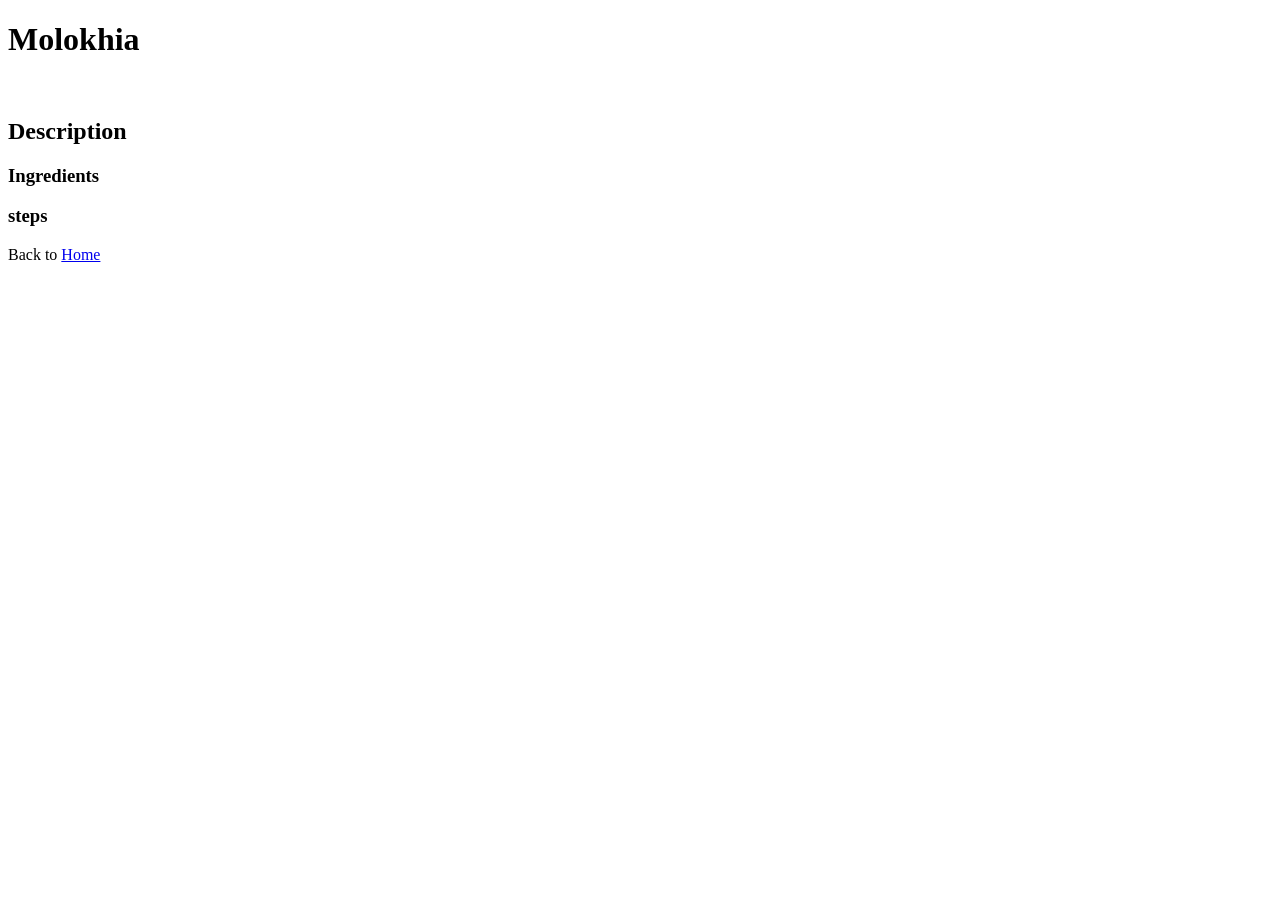
==== recipes/molokhia.html @ 6e89dafd "Create molokhia.html and boilerplate" ====
<!DOCTYPE html>
<html lang="en">
<head>
    <meta charset="UTF-8">
    <meta name="viewport" content="width=device-width, initial-scale=1.0">
    <title>Molokhia</title>
</head>
<body>
    <!-- Recipe title -->
    <h1>Molokhia</h1>

    <!-- Image -->
    <img src="" alt="">

    <!-- Description -->
    <h2>Description</h2>
    <p></p>

    <!-- Ingredients -->
    <h3>Ingredients</h3>
    <ul>
        
    </ul>

    <!-- Steps -->
    <h3>steps</h3>
    <ol>
        
    </ol>

    <!-- Home link -->
    <p>Back to <a href="../index.html">Home</a></p>    
</body>
</html>
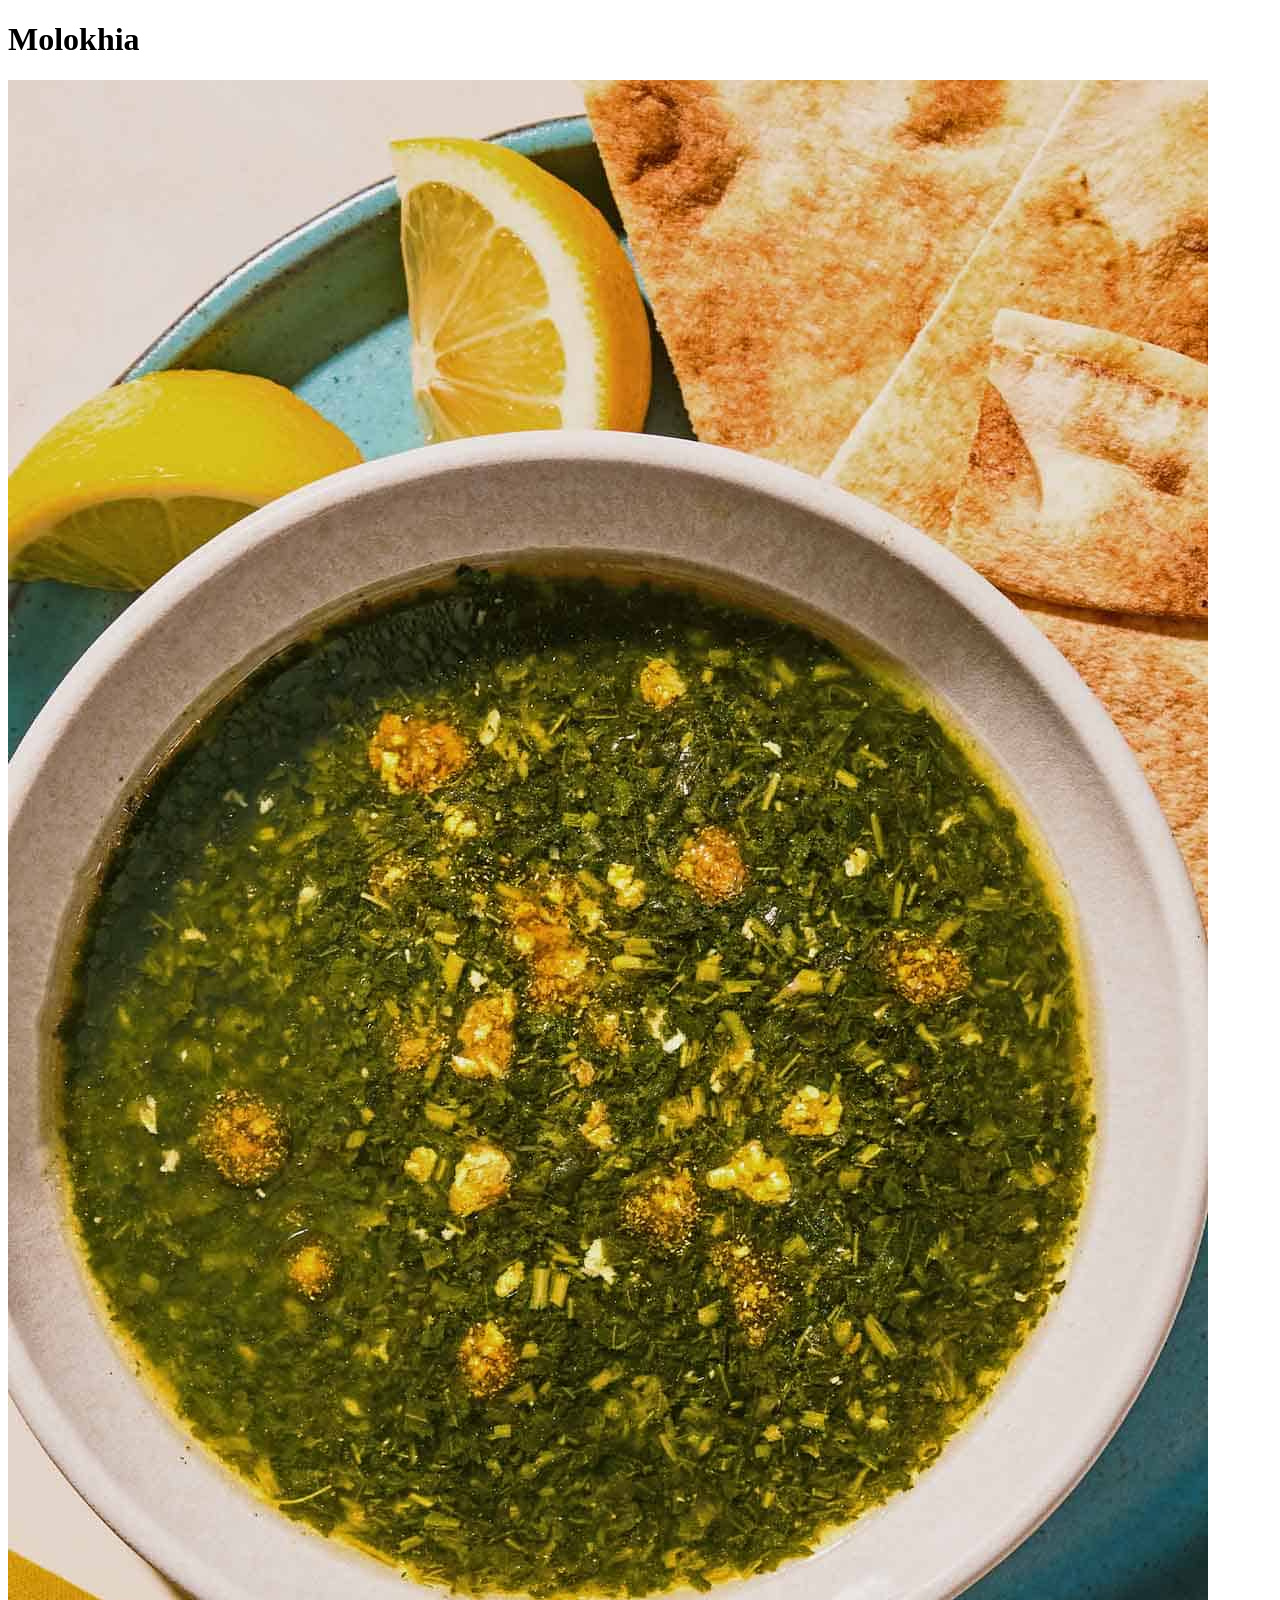
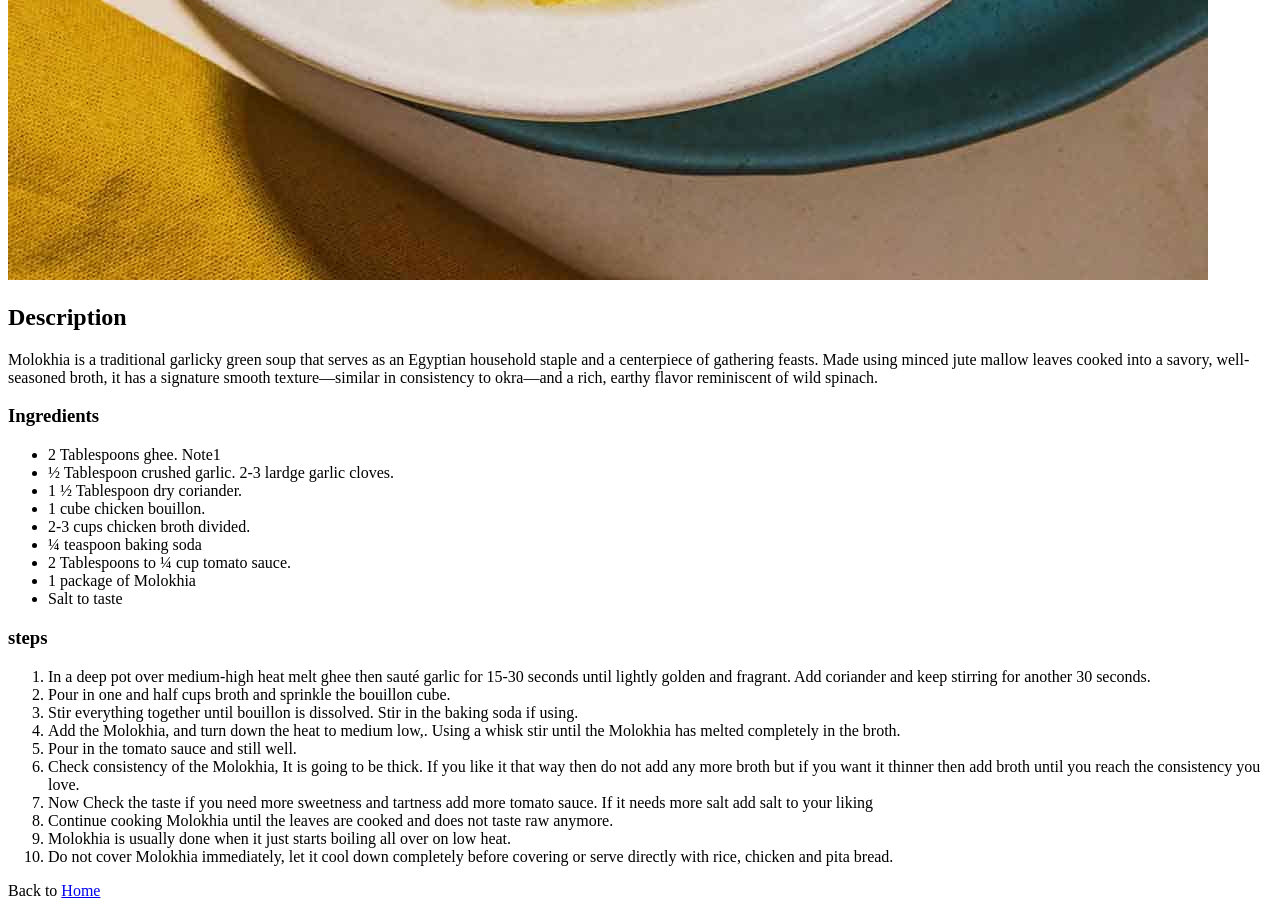
==== commit 38f8691d: "Add molokhia.html content" ====
--- a/recipes/molokhia.html
+++ b/recipes/molokhia.html
@@ -10,22 +10,45 @@
     <h1>Molokhia</h1>
 
     <!-- Image -->
-    <img src="" alt="">
+    <img src="../images/molokhia.png" alt="bowl filled with molokhia with fried garlic covering it">
 
     <!-- Description -->
     <h2>Description</h2>
-    <p></p>
+    <p>
+        Molokhia is a traditional garlicky green soup that serves as an Egyptian household staple and a centerpiece of gathering feasts. 
+        Made using minced jute mallow leaves cooked into a savory, 
+        well-seasoned broth, it has a signature smooth texture—similar in consistency to okra—and a rich, 
+        earthy flavor reminiscent of wild spinach.
+    </p>
 
     <!-- Ingredients -->
     <h3>Ingredients</h3>
+    
     <ul>
-        
+        <li>2 Tablespoons ghee. Note1</li>
+        <li>&frac12; Tablespoon crushed garlic. 2-3 lardge garlic cloves.</li>
+        <li>1 &frac12; Tablespoon dry coriander.</li>
+        <li>1 cube chicken bouillon.</li>
+        <li>2-3 cups chicken broth divided.</li>
+        <li>¼ teaspoon baking soda</li>
+        <li>2 Tablespoons to ¼ cup tomato sauce.</li>
+        <li>1 package of Molokhia</li>
+        <li>Salt to taste</li>
     </ul>
 
     <!-- Steps -->
     <h3>steps</h3>
     <ol>
-        
+        <li>In a deep pot over medium-high heat melt ghee then sauté garlic for 15-30 seconds until lightly golden and fragrant. Add coriander and keep stirring for another 30 seconds.</li>
+        <li>Pour in one and half cups broth and sprinkle the bouillon cube.</li>
+        <li>Stir everything together until bouillon is dissolved. Stir in the baking soda if using.</li>
+        <li>Add the Molokhia, and turn down the heat to medium low,. Using a whisk stir until the Molokhia has melted completely in the broth.</li>
+        <li>Pour in the tomato sauce and still well.</li>
+        <li>Check consistency of the Molokhia, It is going to be thick. If you like it that way then do not add any more broth but if you want it thinner then add broth until you reach the consistency you love.</li>
+        <li>Now Check the taste if you need more sweetness and tartness add more tomato sauce. If it needs more salt add salt to your liking</li>
+        <li>Continue cooking Molokhia until the leaves are cooked and does not taste raw anymore.</li>
+        <li>Molokhia is usually done when it just starts boiling all over on low heat.</li>
+        <li>Do not cover Molokhia immediately, let it cool down completely before covering or serve directly with rice, chicken and pita bread.</li>
     </ol>
 
     <!-- Home link -->
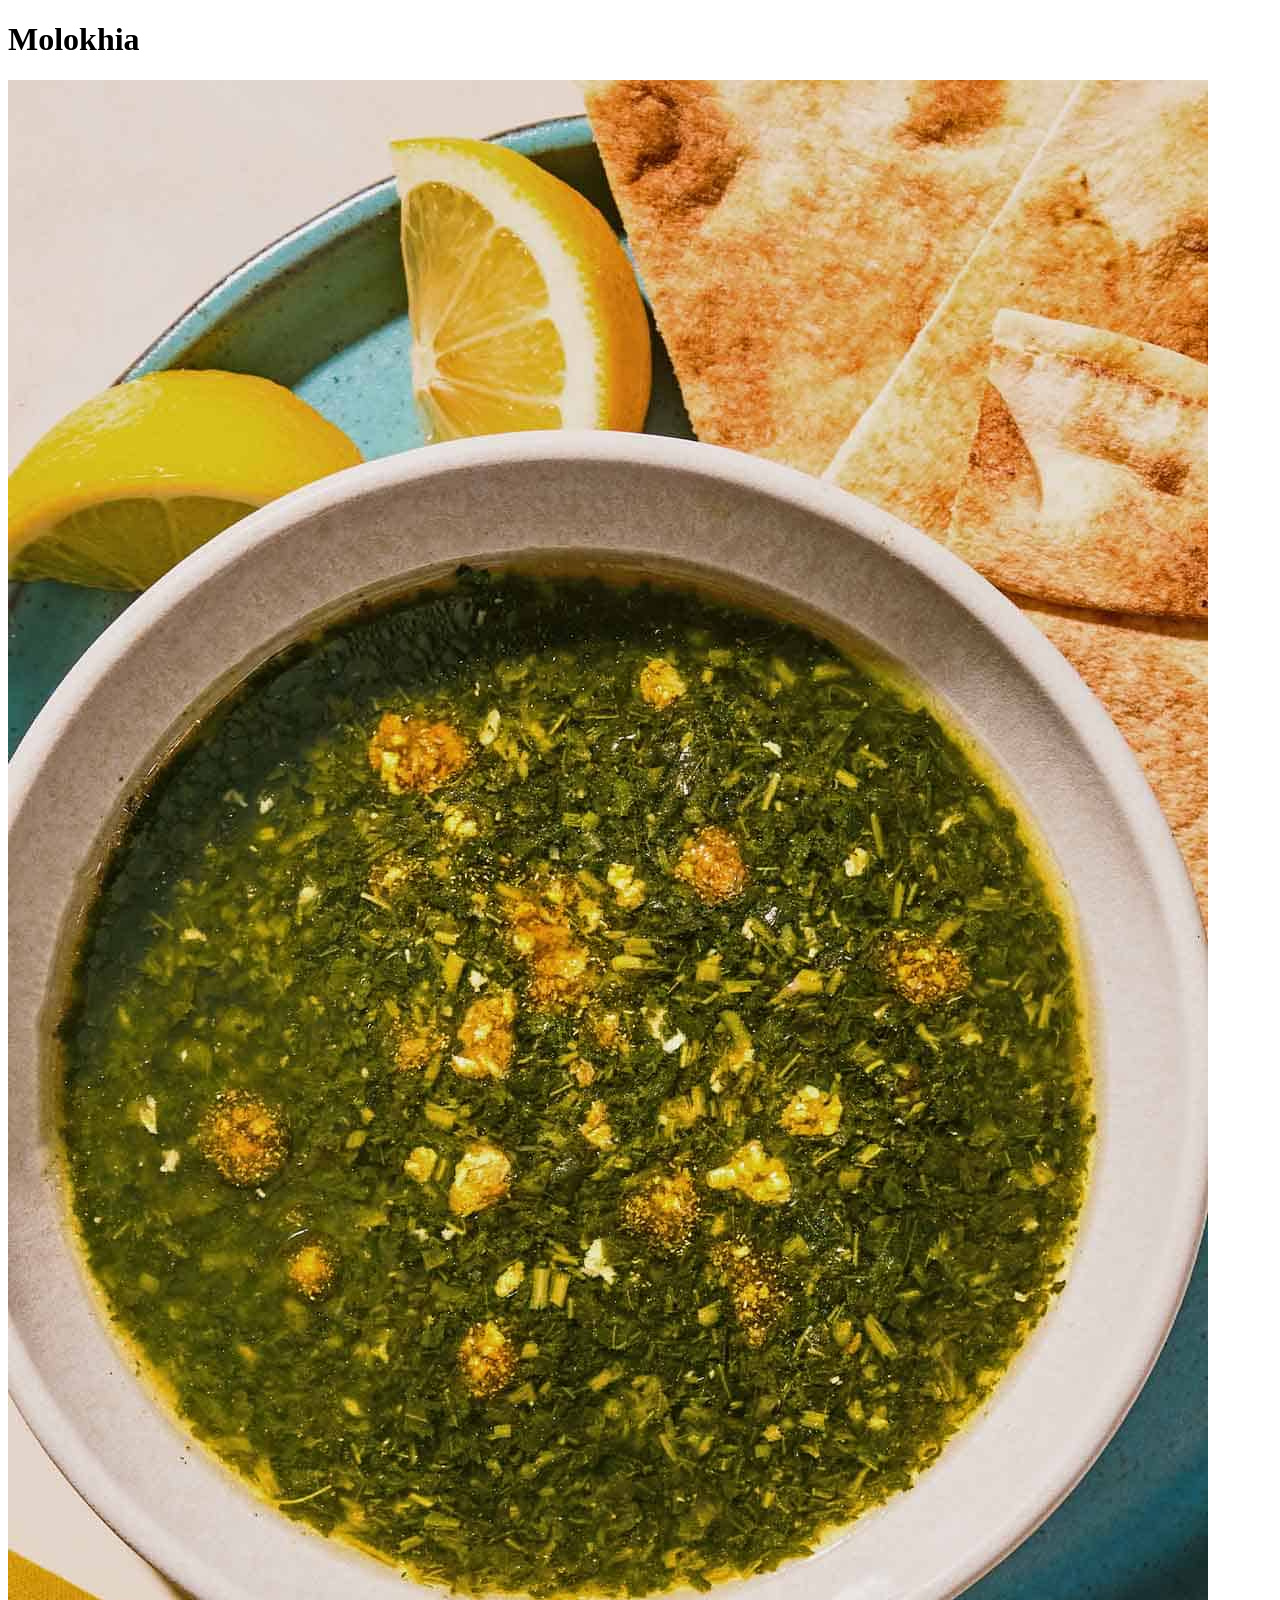
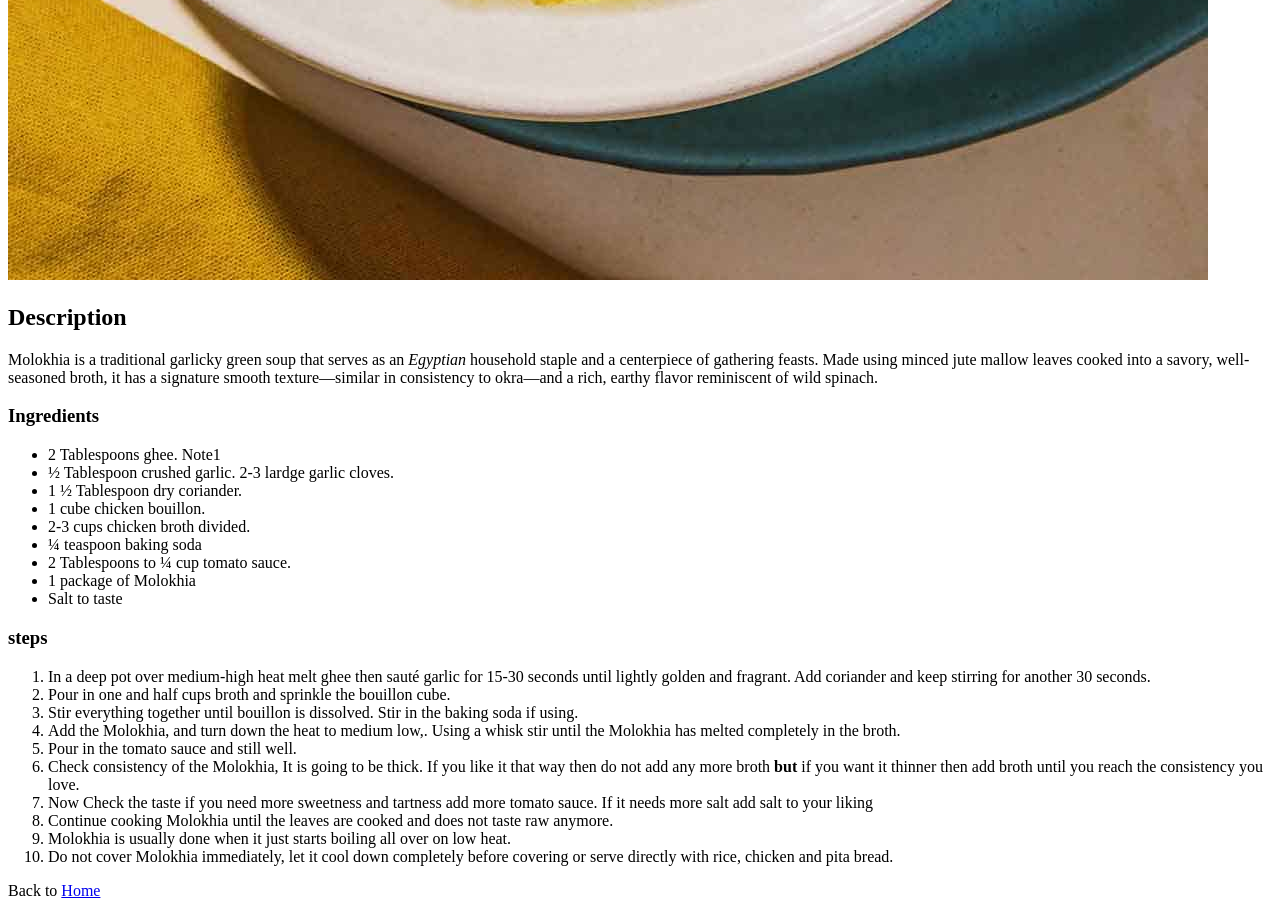
==== commit 36c0d974: "Add em and strong elements to orange-cake and molokhia" ====
--- a/recipes/molokhia.html
+++ b/recipes/molokhia.html
@@ -15,7 +15,7 @@
     <!-- Description -->
     <h2>Description</h2>
     <p>
-        Molokhia is a traditional garlicky green soup that serves as an Egyptian household staple and a centerpiece of gathering feasts. 
+        Molokhia is a traditional garlicky green soup that serves as an <em>Egyptian</em> household staple and a centerpiece of gathering feasts. 
         Made using minced jute mallow leaves cooked into a savory, 
         well-seasoned broth, it has a signature smooth texture—similar in consistency to okra—and a rich, 
         earthy flavor reminiscent of wild spinach.
@@ -30,8 +30,8 @@
         <li>1 &frac12; Tablespoon dry coriander.</li>
         <li>1 cube chicken bouillon.</li>
         <li>2-3 cups chicken broth divided.</li>
-        <li>¼ teaspoon baking soda</li>
-        <li>2 Tablespoons to ¼ cup tomato sauce.</li>
+        <li>&frac14; teaspoon baking soda</li>
+        <li>2 Tablespoons to &frac14; cup tomato sauce.</li>
         <li>1 package of Molokhia</li>
         <li>Salt to taste</li>
     </ul>
@@ -44,7 +44,7 @@
         <li>Stir everything together until bouillon is dissolved. Stir in the baking soda if using.</li>
         <li>Add the Molokhia, and turn down the heat to medium low,. Using a whisk stir until the Molokhia has melted completely in the broth.</li>
         <li>Pour in the tomato sauce and still well.</li>
-        <li>Check consistency of the Molokhia, It is going to be thick. If you like it that way then do not add any more broth but if you want it thinner then add broth until you reach the consistency you love.</li>
+        <li>Check consistency of the Molokhia, It is going to be thick. If you like it that way then do not add any more broth <strong>but</strong> if you want it thinner then add broth until you reach the consistency you love.</li>
         <li>Now Check the taste if you need more sweetness and tartness add more tomato sauce. If it needs more salt add salt to your liking</li>
         <li>Continue cooking Molokhia until the leaves are cooked and does not taste raw anymore.</li>
         <li>Molokhia is usually done when it just starts boiling all over on low heat.</li>
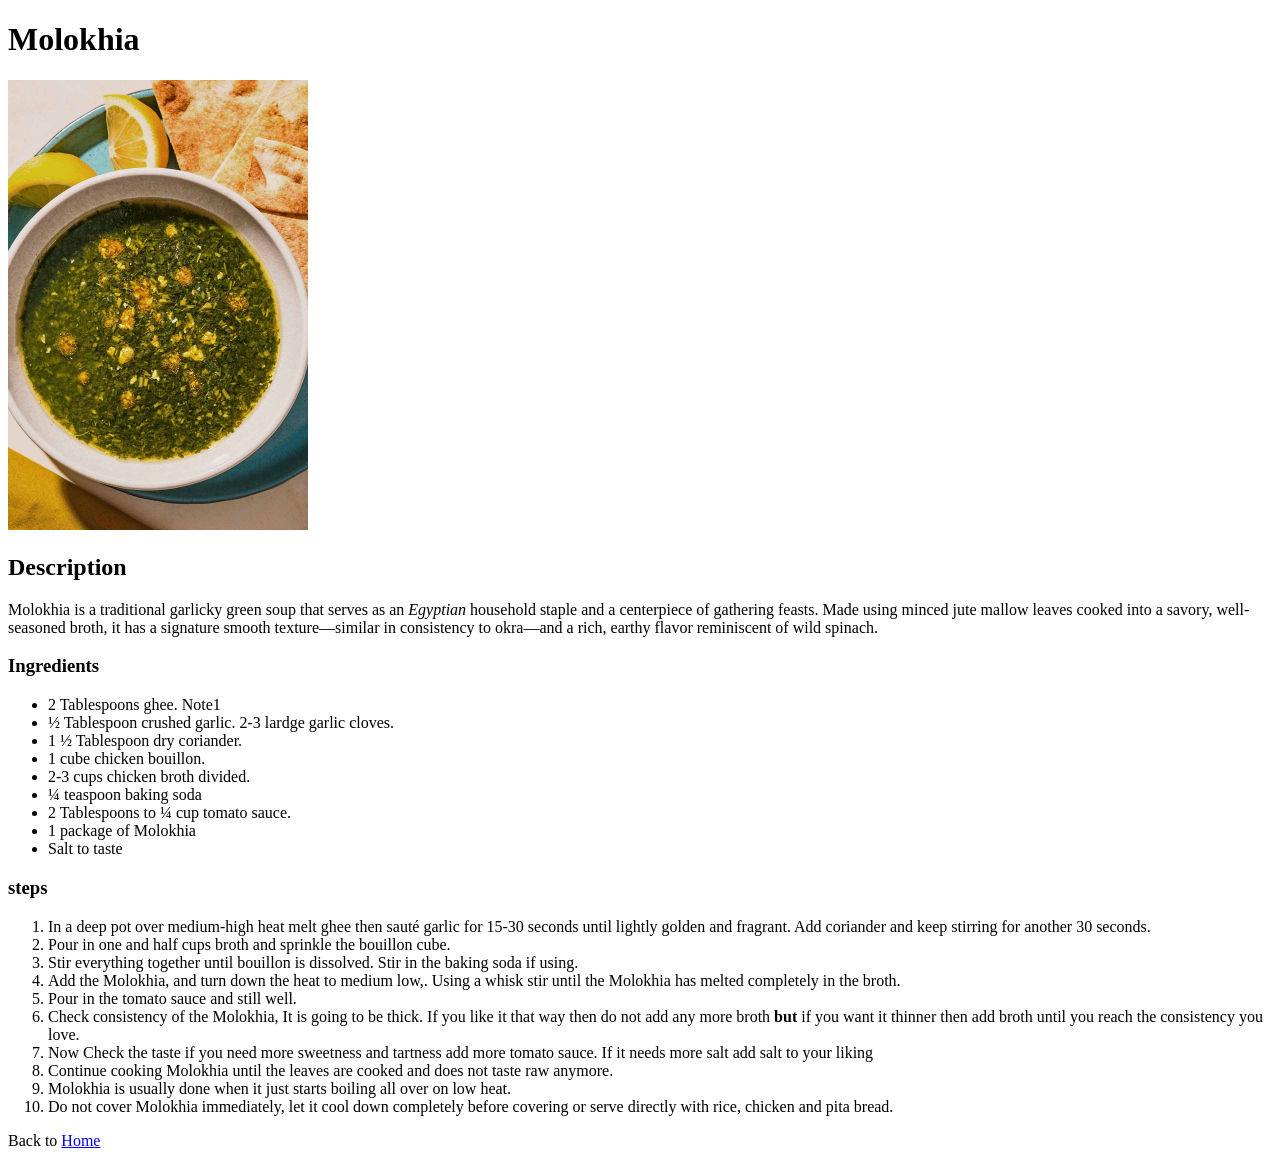
==== commit 96d1597c: "change recipe image to smaller size" ====
--- a/recipes/molokhia.html
+++ b/recipes/molokhia.html
@@ -10,7 +10,7 @@
     <h1>Molokhia</h1>
 
     <!-- Image -->
-    <img src="../images/molokhia.png" alt="bowl filled with molokhia with fried garlic covering it">
+    <img src="../images/molokhia.png" width="300" alt="bowl filled with molokhia with fried garlic covering it">
 
     <!-- Description -->
     <h2>Description</h2>
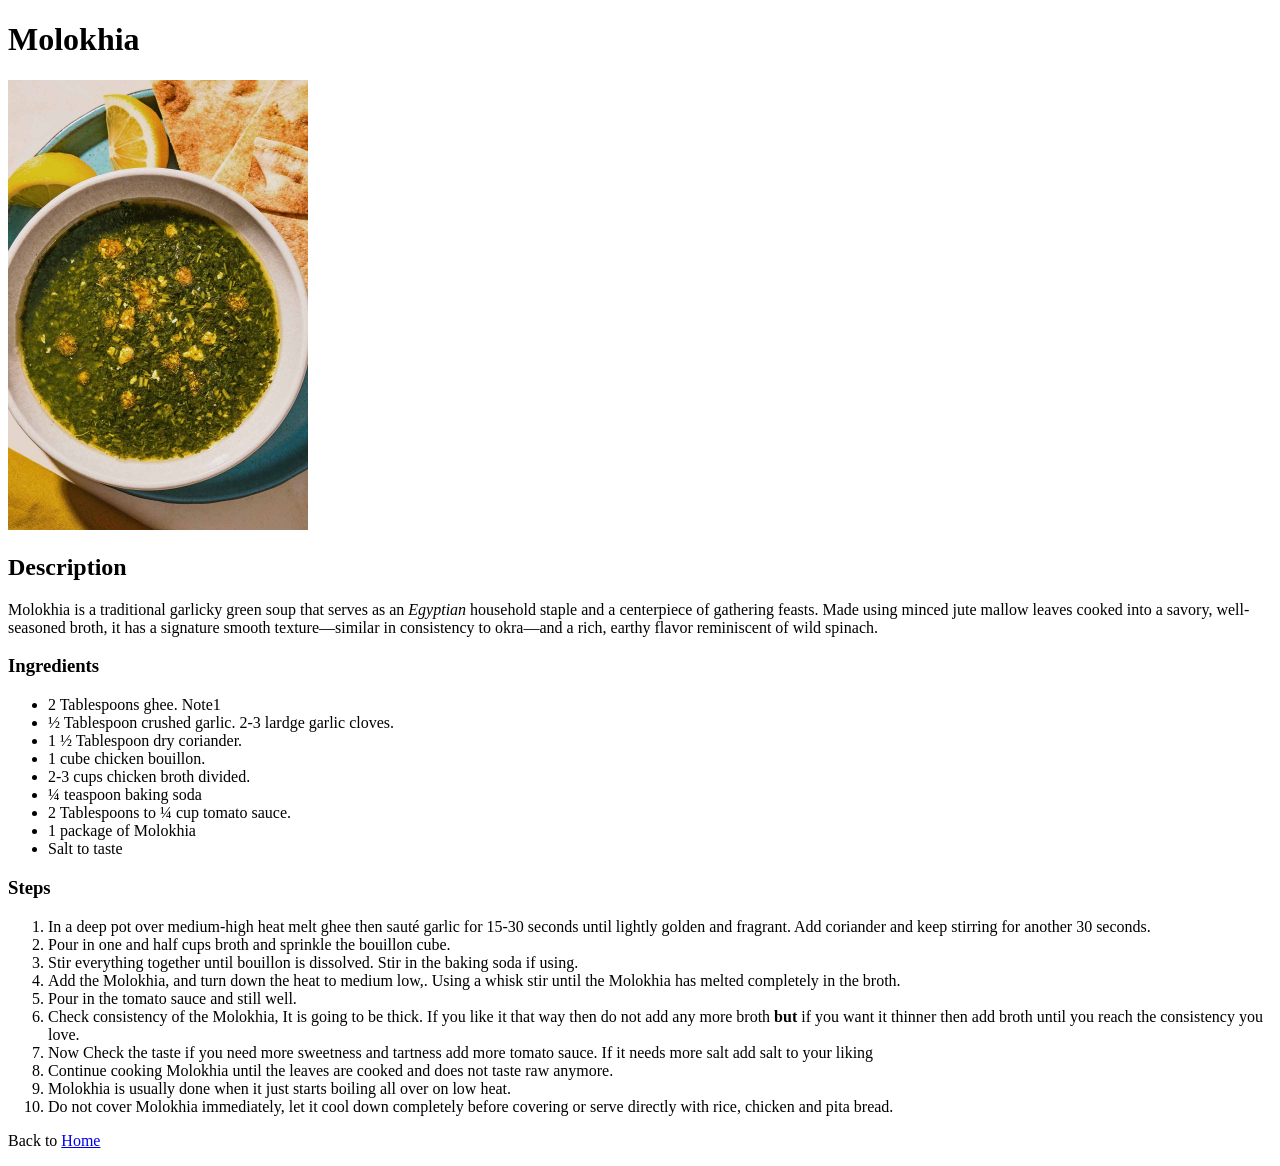
==== commit 21c2a188: "Capitalize title of steps sction for each recipe" ====
--- a/recipes/molokhia.html
+++ b/recipes/molokhia.html
@@ -37,7 +37,7 @@
     </ul>
 
     <!-- Steps -->
-    <h3>steps</h3>
+    <h3>Steps</h3>
     <ol>
         <li>In a deep pot over medium-high heat melt ghee then sauté garlic for 15-30 seconds until lightly golden and fragrant. Add coriander and keep stirring for another 30 seconds.</li>
         <li>Pour in one and half cups broth and sprinkle the bouillon cube.</li>
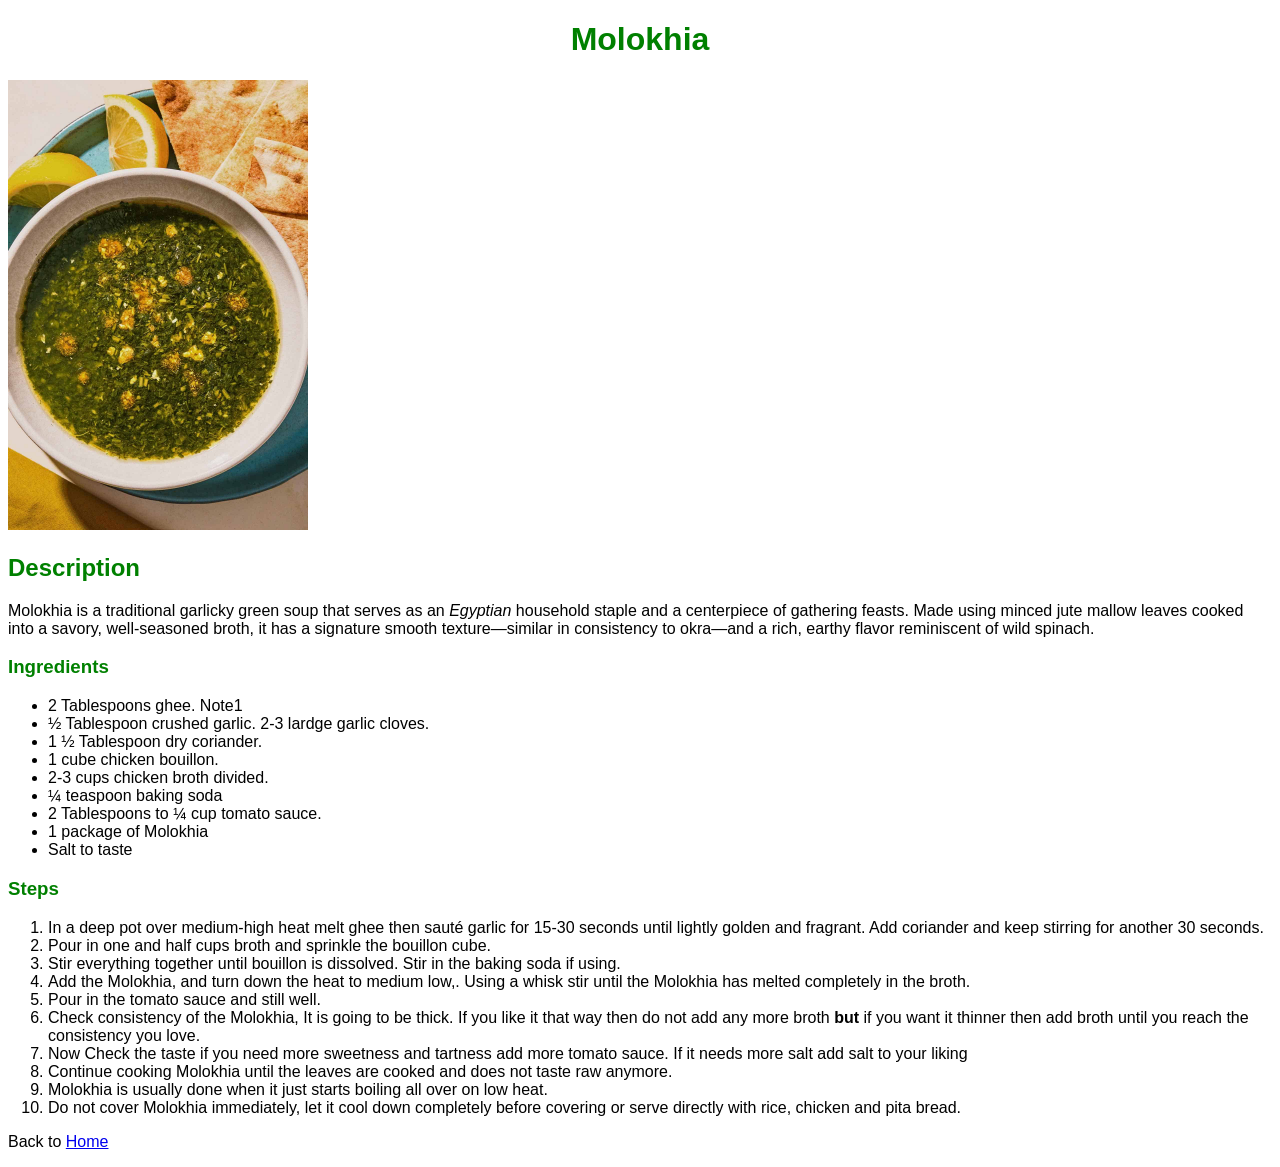
==== commit 4aa6c4f6: "Create general style.css for recipes created style.css and linked index.html and all three recipes t" ====
--- a/recipes/molokhia.html
+++ b/recipes/molokhia.html
@@ -4,16 +4,17 @@
     <meta charset="UTF-8">
     <meta name="viewport" content="width=device-width, initial-scale=1.0">
     <title>Molokhia</title>
+    <link rel="stylesheet" href="../style.css">
 </head>
 <body>
     <!-- Recipe title -->
-    <h1>Molokhia</h1>
+    <h1 class="text-green">Molokhia</h1>
 
     <!-- Image -->
     <img src="../images/molokhia.png" width="300" alt="bowl filled with molokhia with fried garlic covering it">
 
     <!-- Description -->
-    <h2>Description</h2>
+    <h2 class="text-green">Description</h2>
     <p>
         Molokhia is a traditional garlicky green soup that serves as an <em>Egyptian</em> household staple and a centerpiece of gathering feasts. 
         Made using minced jute mallow leaves cooked into a savory, 
@@ -22,7 +23,7 @@
     </p>
 
     <!-- Ingredients -->
-    <h3>Ingredients</h3>
+    <h3 class="text-green">Ingredients</h3>
     
     <ul>
         <li>2 Tablespoons ghee. Note1</li>
@@ -37,7 +38,7 @@
     </ul>
 
     <!-- Steps -->
-    <h3>Steps</h3>
+    <h3 class="text-green">Steps</h3>
     <ol>
         <li>In a deep pot over medium-high heat melt ghee then sauté garlic for 15-30 seconds until lightly golden and fragrant. Add coriander and keep stirring for another 30 seconds.</li>
         <li>Pour in one and half cups broth and sprinkle the bouillon cube.</li>
--- a/style.css
+++ b/style.css
@@ -0,0 +1,23 @@
+body {
+  font-family: Verdana, Geneva, Tahoma, sans-serif;
+}
+
+h1 {
+  text-align: center;
+}
+
+img {
+  width: 300px;
+}
+
+.text-yellow{
+  color: rgb(192, 192, 114);
+}
+
+.text-green{
+  color: green;
+}
+
+.text-orange{
+  color: orange;
+}
